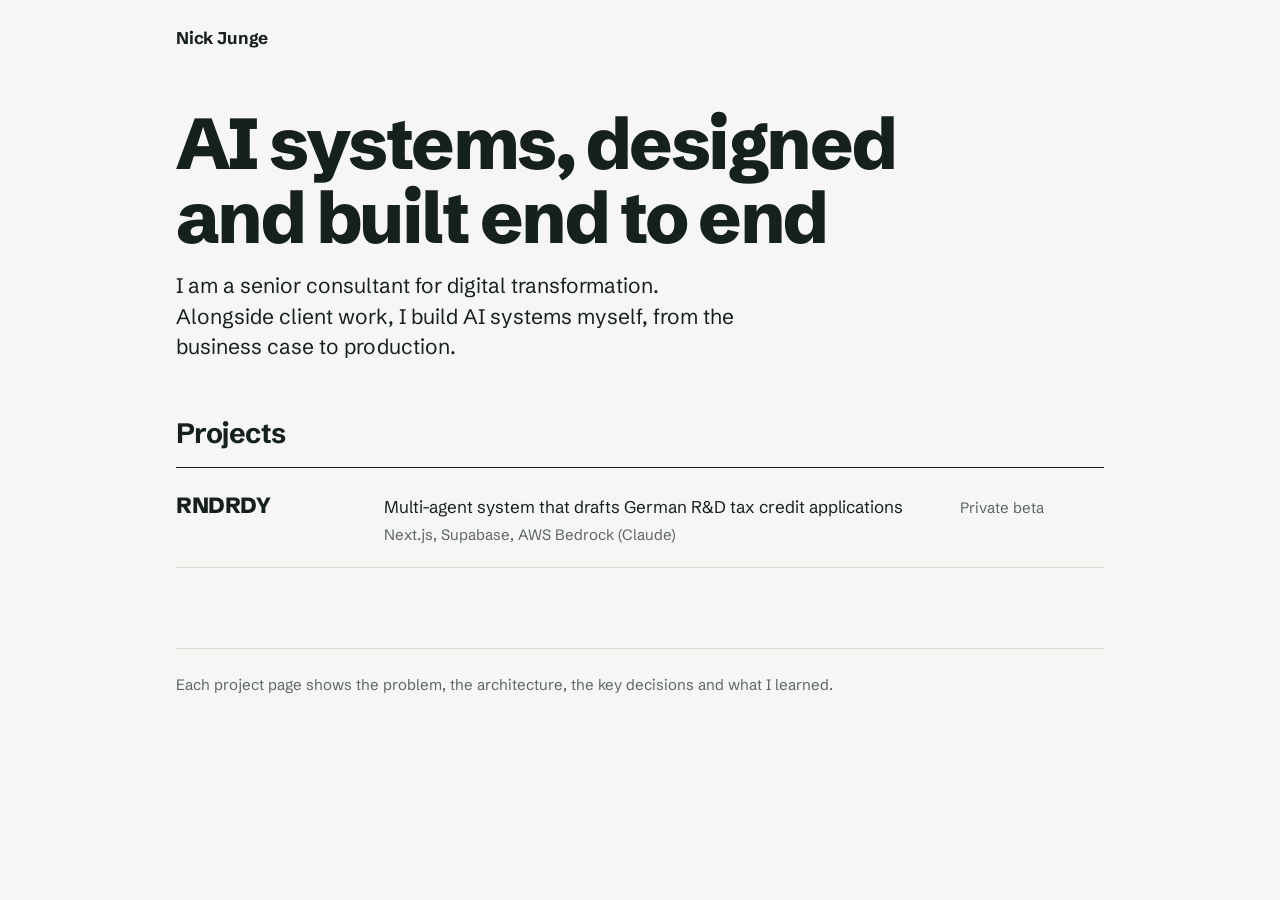
==== index.html @ 893fb249 "Add AI portfolio with RNDRDY case study Co-Authored-By: Claude Opus 5.5 <noreply@anthropic.com> Clau" ====
<!doctype html>
<html lang="en">
<head>
  <meta charset="utf-8">
  <meta name="viewport" content="width=device-width, initial-scale=1">
  <title>Nick Junge AI projects</title>
  <meta name="description" content="AI systems designed and built by Nick Junge, senior consultant for digital transformation.">
  <link rel="preconnect" href="https://fonts.googleapis.com">
  <link rel="preconnect" href="https://fonts.gstatic.com" crossorigin>
  <link href="https://fonts.googleapis.com/css2?family=Schibsted+Grotesk:wght@400;600;700;800&display=swap" rel="stylesheet">
  <link rel="stylesheet" href="assets/style.css">
</head>
<body>
<div class="wrap">

  <header class="site-head">
    <a class="home" href="index.html">Nick Junge</a>
    <nav>
      <!-- TODO: insert your LinkedIn profile URL and remove the comment markers
      <a href="https://www.linkedin.com/in/YOUR-PROFILE">LinkedIn</a>
      -->
    </nav>
  </header>

  <main>
    <h1>AI systems, designed and built end to end</h1>
    <p class="lede">I am a senior consultant for digital transformation. Alongside client work, I build AI systems myself, from the business case to production.</p>

    <h2 id="projects">Projects</h2>
    <ul class="projects">
      <li>
        <a href="projects/rndrdy.html">
          <span class="name">RNDRDY</span>
          <span class="what">Multi-agent system that drafts German R&amp;D tax credit applications<span class="stack">Next.js, Supabase, AWS Bedrock (Claude)</span></span>
          <span class="status">Private beta</span>
        </a>
      </li>
      <!-- Next project: copy projects/_template.html, then copy this block and uncomment it.
      <li>
        <a href="projects/automations.html">
          <span class="name">Personal AI automations</span>
          <span class="what">Voice memos to meeting minutes, and a daily news briefing agent<span class="stack">Stack here</span></span>
          <span class="status">In use daily</span>
        </a>
      </li>
      -->
    </ul>
  </main>

  <footer class="site-foot">
    <p>Each project page shows the problem, the architecture, the key decisions and what I learned.</p>
  </footer>

</div>
</body>
</html>
---- assets/style.css ----
/* Portfolio styles. Colors and type live in :root so every page stays consistent. */
:root {
  color-scheme: light;
  --bg: #F6F7F4;
  --paper: #FFFFFF;
  --ink: #16201C;
  --muted: #5B6660;
  --line: #D5DAD3;
  --accent: #1F5FBF;
  --accent-ink: #173F86;
  --accent-soft: #E8EEFA;
  --todo: #FFF1B8;
  --font: "Schibsted Grotesk", "Helvetica Neue", Arial, sans-serif;
  --text: 42rem;
  --wide: 62rem;
}

* { box-sizing: border-box; }

html { -webkit-text-size-adjust: 100%; }

body {
  margin: 0;
  background: var(--bg);
  color: var(--ink);
  font-family: var(--font);
  font-size: 1.0625rem;
  line-height: 1.6;
}

a { color: var(--accent); text-underline-offset: 0.2em; text-decoration-thickness: 1px; }
a:hover { color: var(--accent-ink); text-decoration-thickness: 2px; }
a:focus-visible { outline: 2px solid var(--accent); outline-offset: 3px; border-radius: 2px; }

.wrap { max-width: var(--wide); margin: 0 auto; padding: 0 1rem; }
@media (min-width: 700px) { .wrap { padding: 0 2rem; } }

/* Site header */
.site-head { display: flex; justify-content: space-between; align-items: baseline; gap: 1rem; padding: 1.5rem 0 0; }
.site-head .home { font-weight: 700; color: var(--ink); text-decoration: none; letter-spacing: -0.01em; }
.site-head nav { display: flex; gap: 1.25rem; font-size: 0.95rem; }

/* Type scale */
h1 {
  font-size: clamp(2.5rem, 7vw, 4.5rem);
  line-height: 1.02;
  letter-spacing: -0.035em;
  font-weight: 800;
  margin: 3.5rem 0 1rem;
  max-width: 16ch;
}
h2 {
  font-size: 1.75rem;
  line-height: 1.2;
  letter-spacing: -0.02em;
  font-weight: 700;
  margin: 3.5rem 0 0.75rem;
}
h3 { font-size: 1.1875rem; line-height: 1.3; font-weight: 700; margin: 2rem 0 0.35rem; }
p { margin: 0 0 1rem; }
.lede { font-size: 1.3125rem; line-height: 1.45; color: var(--ink); max-width: 36rem; margin-bottom: 2rem; }
.prose { max-width: var(--text); }
.muted { color: var(--muted); }

/* Project facts */
.facts {
  display: grid;
  grid-template-columns: repeat(auto-fit, minmax(12rem, 1fr));
  gap: 0;
  margin: 0 0 2.5rem;
  border-top: 1.5px solid var(--ink);
}
.facts div { padding: 0.75rem 1rem 0.75rem 0; border-bottom: 1px solid var(--line); }
.facts dt { font-size: 0.875rem; color: var(--muted); }
.facts dd { margin: 0.1rem 0 0; font-weight: 600; }

/* Figures: numbered, because they follow the order of the story */
figure { margin: 2rem 0 2.5rem; }
.plate {
  background: var(--paper);
  border: 1px solid var(--line);
  border-radius: 12px;
  padding: 1rem;
  overflow-x: auto;
}
.plate img { display: block; width: 100%; min-width: 720px; height: auto; }
@media (min-width: 760px) { .plate img { min-width: 0; } }
figcaption { font-size: 0.9375rem; color: var(--muted); margin-top: 0.6rem; max-width: var(--text); }
figcaption b { color: var(--ink); font-weight: 700; margin-right: 0.35em; }
.scroll-hint { display: inline; }
@media (min-width: 760px) { .scroll-hint { display: none; } }

/* Decisions */
.decisions { list-style: none; padding: 0; margin: 0; counter-reset: d; max-width: var(--text); }
.decisions li { counter-increment: d; position: relative; padding-left: 2.5rem; margin-bottom: 1.5rem; }
.decisions li::before {
  content: counter(d);
  position: absolute; left: 0; top: 0.1rem;
  width: 1.7rem; height: 1.7rem; border-radius: 50%;
  background: var(--accent-soft); color: var(--accent-ink);
  font-weight: 700; font-size: 0.9rem;
  display: grid; place-items: center;
}
.decisions h3 { margin-top: 0; }

/* Project index on the home page */
.projects { list-style: none; padding: 0; margin: 1rem 0 0; border-top: 1.5px solid var(--ink); }
.projects li { border-bottom: 1px solid var(--line); }
.projects a {
  display: grid;
  grid-template-columns: 1fr;
  gap: 0.25rem;
  padding: 1.25rem 0;
  color: var(--ink);
  text-decoration: none;
}
@media (min-width: 760px) {
  .projects a { grid-template-columns: 11rem 1fr 9rem; gap: 2rem; align-items: baseline; }
}
.projects .name { font-size: 1.375rem; font-weight: 800; letter-spacing: -0.02em; }
.projects .what { color: var(--ink); }
.projects .stack { display: block; color: var(--muted); font-size: 0.9375rem; margin-top: 0.2rem; }
.projects .status { color: var(--muted); font-size: 0.9375rem; }
.projects a:hover .name, .projects a:focus-visible .name { color: var(--accent); }

/* Placeholders that must be filled before publishing */
.todo { background: var(--todo); padding: 0.05em 0.3em; border-radius: 3px; }
.video-slot {
  border: 1.5px dashed var(--muted);
  border-radius: 12px;
  aspect-ratio: 16 / 9;
  display: grid; place-items: center;
  text-align: center; padding: 1rem;
  background: var(--paper);
}
.video { position: relative; aspect-ratio: 16 / 9; border-radius: 12px; overflow: hidden; background: var(--ink); }
.video iframe { position: absolute; inset: 0; width: 100%; height: 100%; border: 0; }

/* Footer */
.site-foot { margin: 5rem 0 0; padding: 1.5rem 0 3rem; border-top: 1px solid var(--line); color: var(--muted); font-size: 0.9375rem; }

@media (prefers-reduced-motion: reduce) { * { scroll-behavior: auto !important; } }
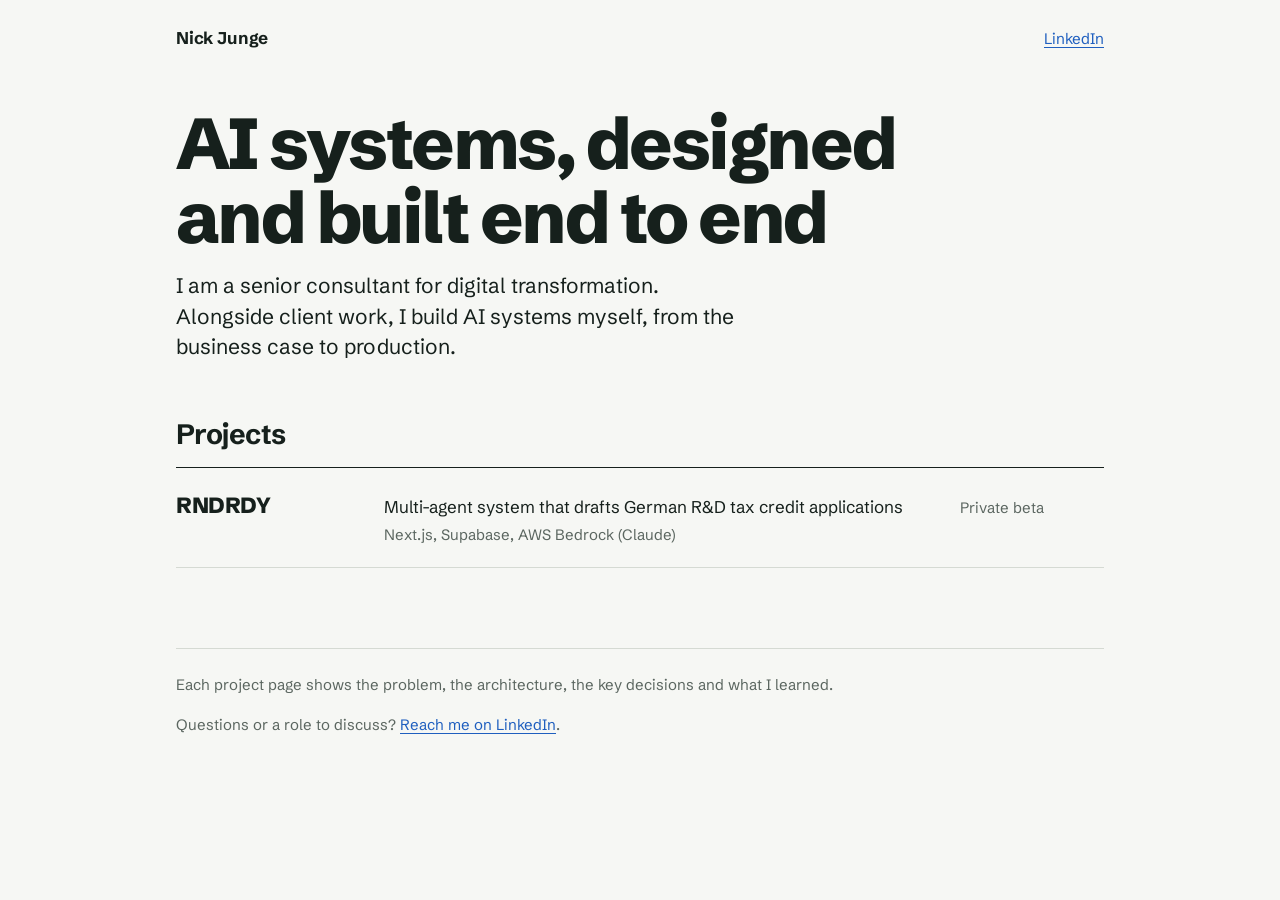
==== commit a5dc77fc: "Add LinkedIn contact links and short summary to RNDRDY case Co-Authored-By: Claude Opus 5.5 <noreply" ====
--- a/index.html
+++ b/index.html
@@ -16,9 +16,7 @@
   <header class="site-head">
     <a class="home" href="index.html">Nick Junge</a>
     <nav>
-      <!-- TODO: insert your LinkedIn profile URL and remove the comment markers
-      <a href="https://www.linkedin.com/in/YOUR-PROFILE">LinkedIn</a>
-      -->
+      <a href="https://www.linkedin.com/in/nick-junge/">LinkedIn</a>
     </nav>
   </header>
 
@@ -49,6 +47,7 @@
 
   <footer class="site-foot">
     <p>Each project page shows the problem, the architecture, the key decisions and what I learned.</p>
+    <p>Questions or a role to discuss? <a href="https://www.linkedin.com/in/nick-junge/">Reach me on LinkedIn</a>.</p>
   </footer>
 
 </div>
--- a/assets/style.css
+++ b/assets/style.css
@@ -74,6 +74,13 @@
 .facts dt { font-size: 0.875rem; color: var(--muted); }
 .facts dd { margin: 0.1rem 0 0; font-weight: 600; }
 
+/* Short summary for skimming readers */
+.summary { margin: -1rem 0 2.5rem; max-width: var(--text); }
+.summary div { display: grid; grid-template-columns: 1fr; gap: 0.1rem; padding: 0.6rem 0; }
+@media (min-width: 640px) { .summary div { grid-template-columns: 8.5rem 1fr; gap: 1.5rem; } }
+.summary dt { font-weight: 700; }
+.summary dd { margin: 0; }
+
 /* Figures: numbered, because they follow the order of the story */
 figure { margin: 2rem 0 2.5rem; }
 .plate {
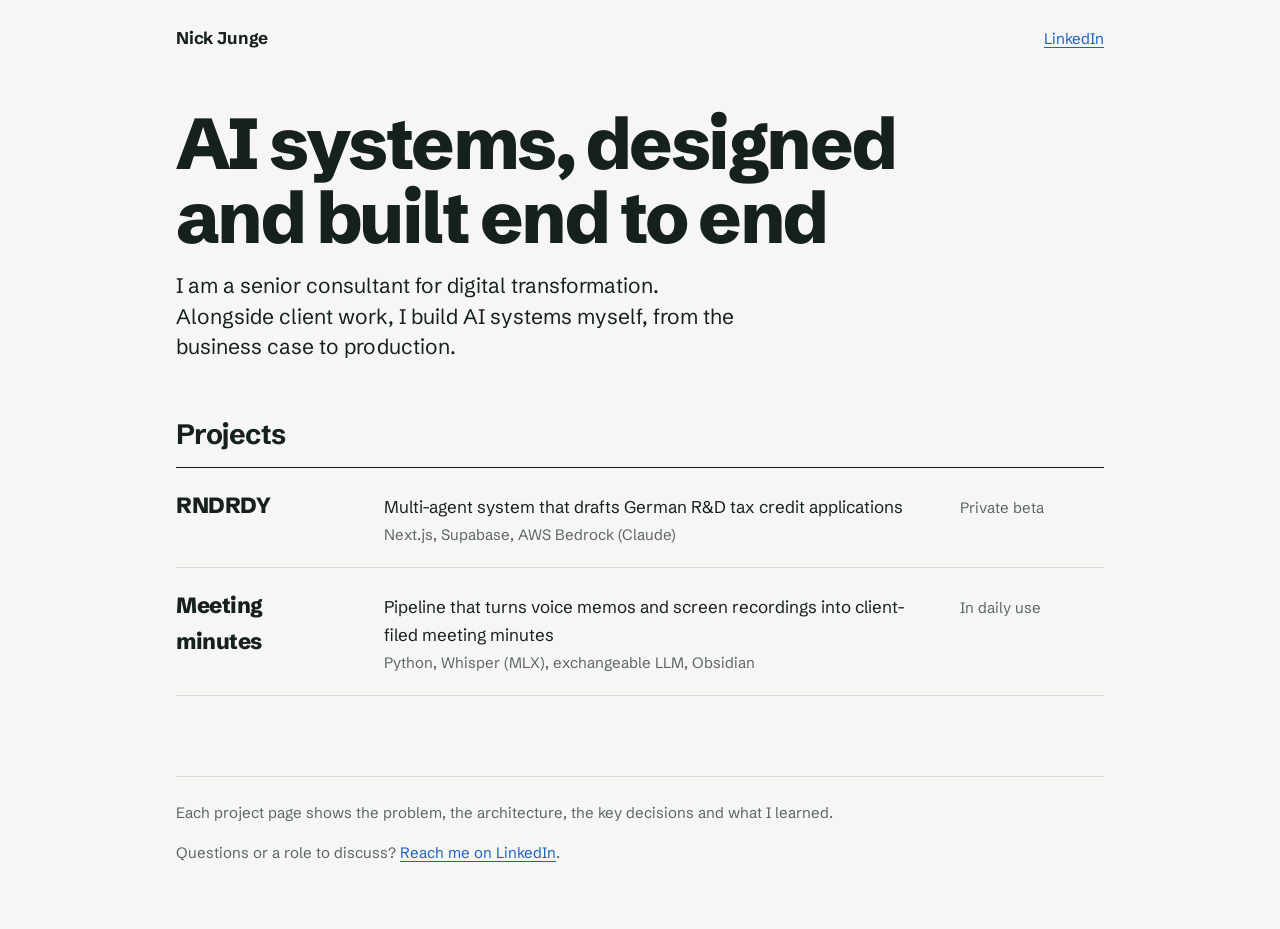
==== commit f1d49460: "Add meeting minutes pipeline case study Co-Authored-By: Claude Opus 5.5 <noreply@anthropic.com> Clau" ====
--- a/index.html
+++ b/index.html
@@ -33,11 +33,18 @@
           <span class="status">Private beta</span>
         </a>
       </li>
+      <li>
+        <a href="projects/meeting-minutes.html">
+          <span class="name">Meeting minutes</span>
+          <span class="what">Pipeline that turns voice memos and screen recordings into client-filed meeting minutes<span class="stack">Python, Whisper (MLX), exchangeable LLM, Obsidian</span></span>
+          <span class="status">In daily use</span>
+        </a>
+      </li>
       <!-- Next project: copy projects/_template.html, then copy this block and uncomment it.
       <li>
-        <a href="projects/automations.html">
-          <span class="name">Personal AI automations</span>
-          <span class="what">Voice memos to meeting minutes, and a daily news briefing agent<span class="stack">Stack here</span></span>
+        <a href="projects/news-agent.html">
+          <span class="name">News agent</span>
+          <span class="what">Daily news briefing agent<span class="stack">Stack here</span></span>
           <span class="status">In use daily</span>
         </a>
       </li>
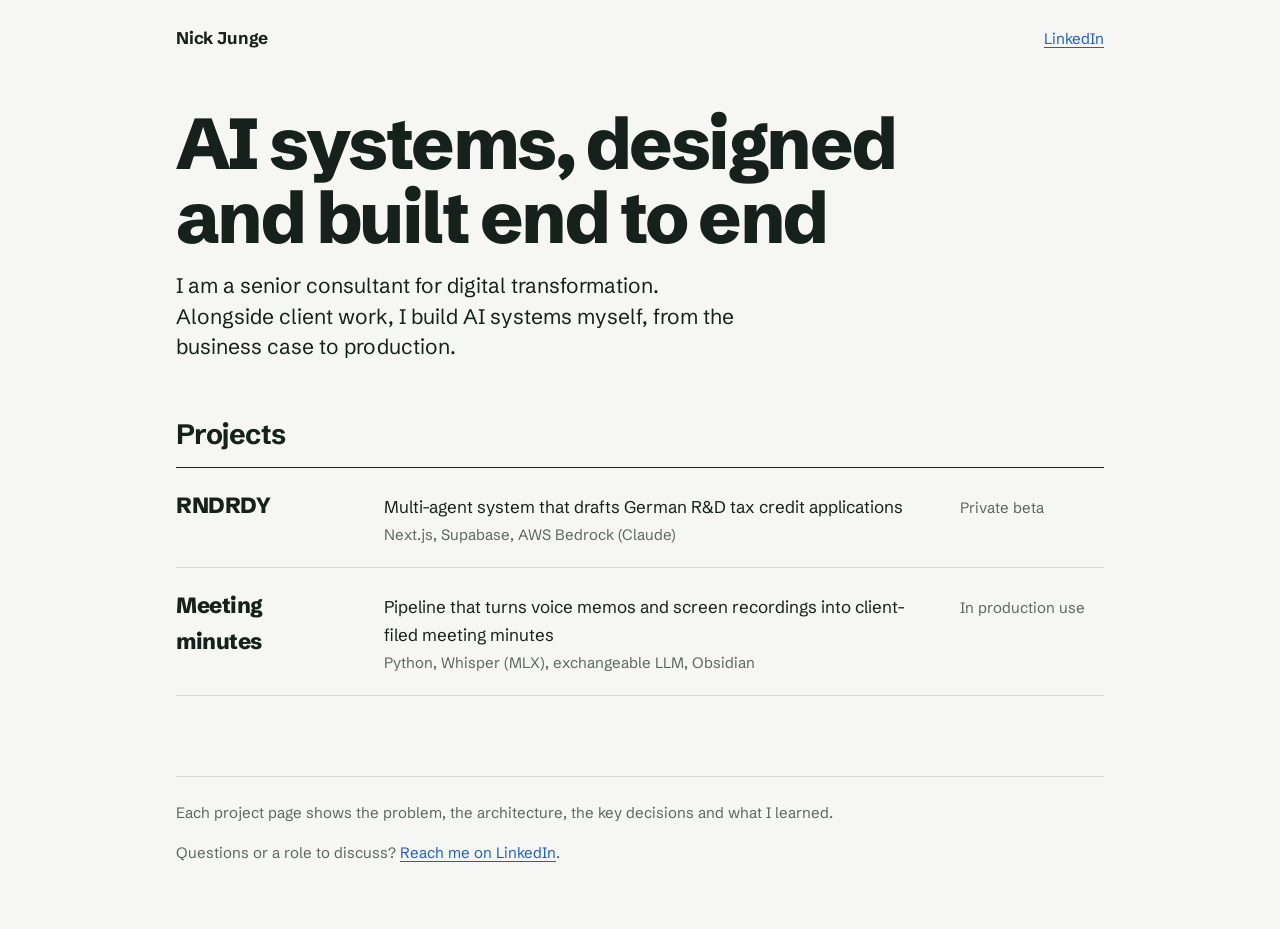
==== commit 12b9c342: "Meeting minutes: production use, exact figures in key points Co-Authored-By: Claude Opus 5.5 <norepl" ====
--- a/index.html
+++ b/index.html
@@ -37,7 +37,7 @@
         <a href="projects/meeting-minutes.html">
           <span class="name">Meeting minutes</span>
           <span class="what">Pipeline that turns voice memos and screen recordings into client-filed meeting minutes<span class="stack">Python, Whisper (MLX), exchangeable LLM, Obsidian</span></span>
-          <span class="status">In daily use</span>
+          <span class="status">In production use</span>
         </a>
       </li>
       <!-- Next project: copy projects/_template.html, then copy this block and uncomment it.
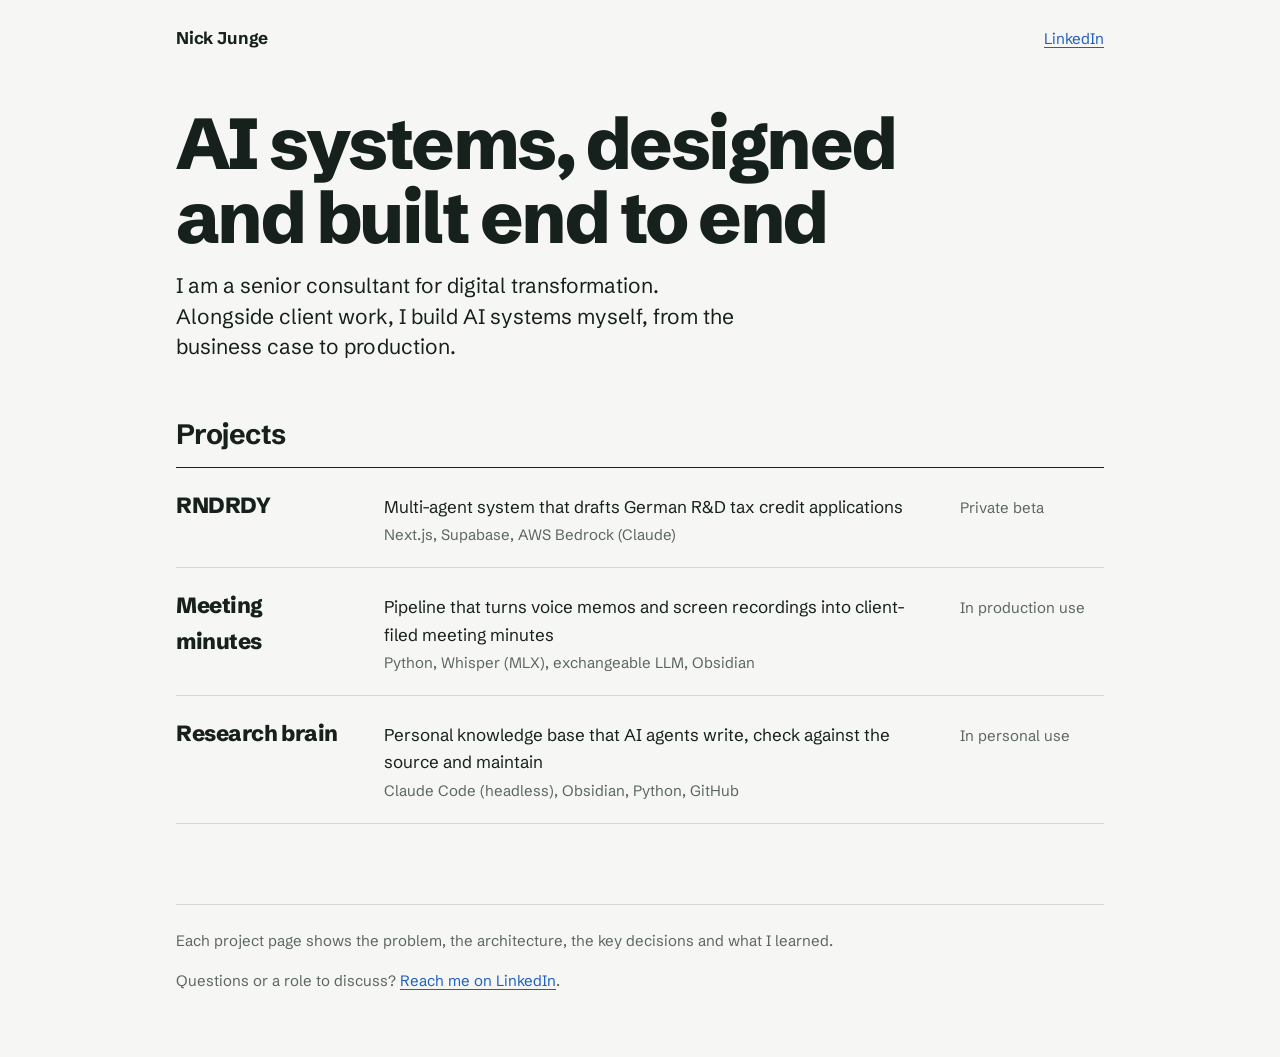
==== commit de147056: "Add research brain project page Co-Authored-By: Claude Opus 5.5 <noreply@anthropic.com> Claude-Sessi" ====
--- a/index.html
+++ b/index.html
@@ -40,6 +40,13 @@
           <span class="status">In production use</span>
         </a>
       </li>
+      <li>
+        <a href="projects/research-brain.html">
+          <span class="name">Research brain</span>
+          <span class="what">Personal knowledge base that AI agents write, check against the source and maintain<span class="stack">Claude Code (headless), Obsidian, Python, GitHub</span></span>
+          <span class="status">In personal use</span>
+        </a>
+      </li>
       <!-- Next project: copy projects/_template.html, then copy this block and uncomment it.
       <li>
         <a href="projects/news-agent.html">
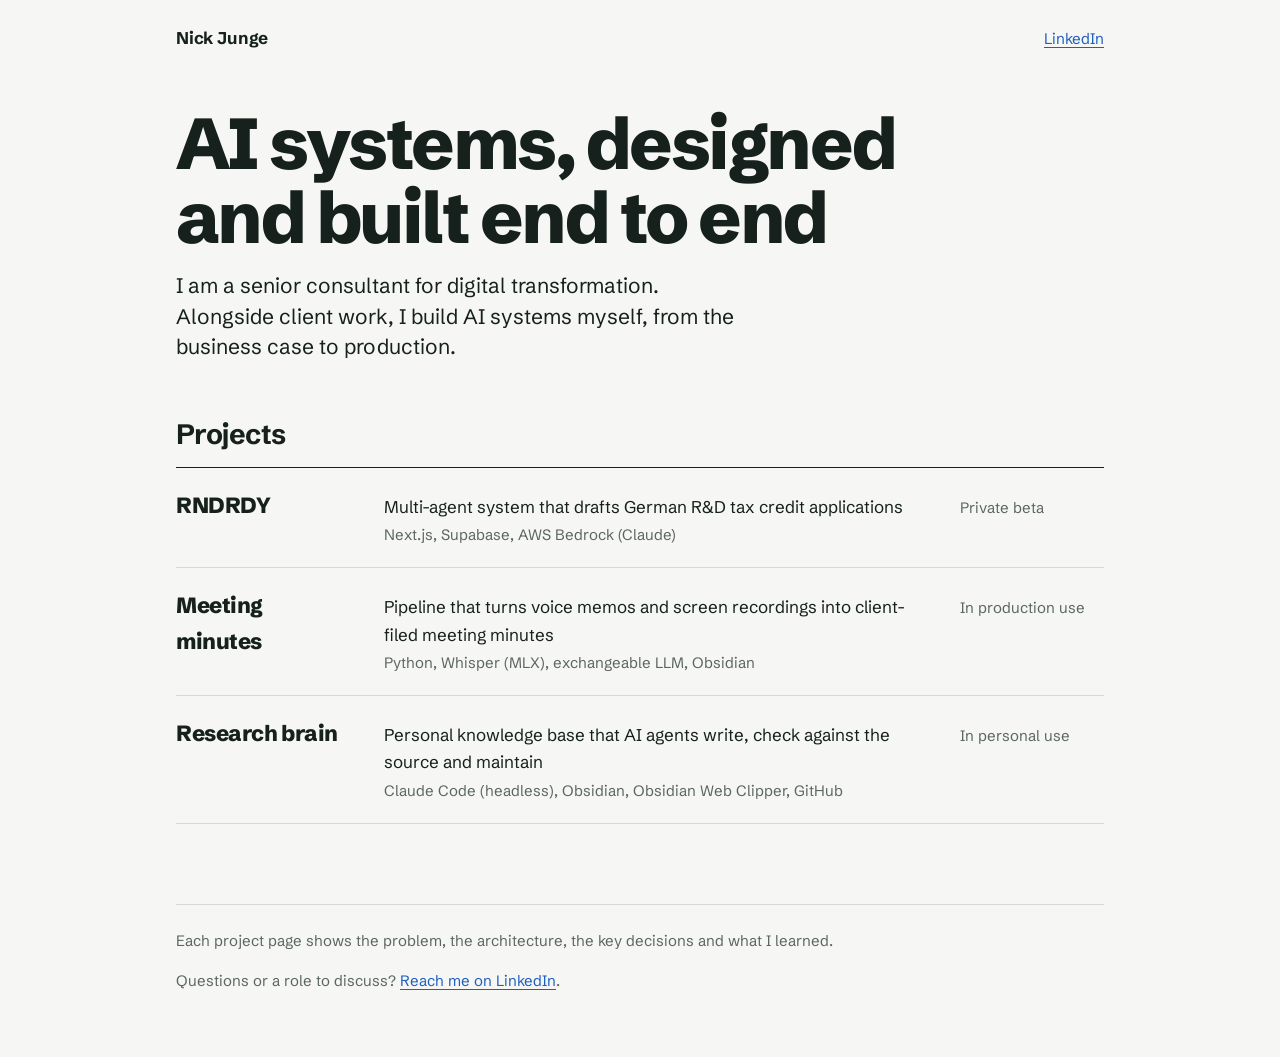
==== commit befde628: "Research brain: name Obsidian Web Clipper as entry point Co-Authored-By: Claude Opus 5.5 <noreply@an" ====
--- a/index.html
+++ b/index.html
@@ -43,7 +43,7 @@
       <li>
         <a href="projects/research-brain.html">
           <span class="name">Research brain</span>
-          <span class="what">Personal knowledge base that AI agents write, check against the source and maintain<span class="stack">Claude Code (headless), Obsidian, Python, GitHub</span></span>
+          <span class="what">Personal knowledge base that AI agents write, check against the source and maintain<span class="stack">Claude Code (headless), Obsidian, Obsidian Web Clipper, GitHub</span></span>
           <span class="status">In personal use</span>
         </a>
       </li>
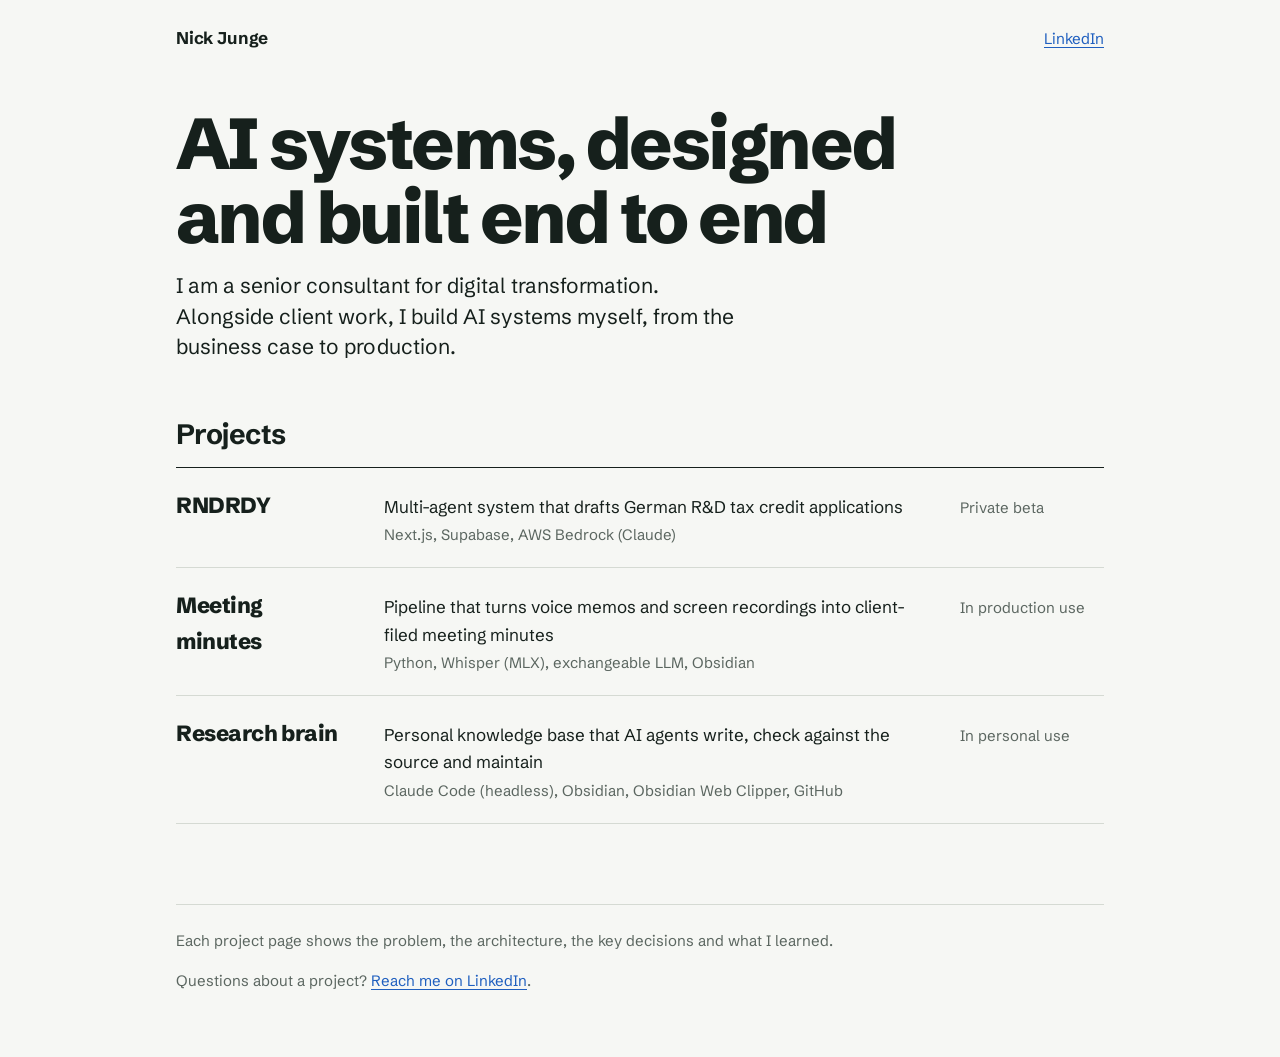
==== commit e352b39d: "Footer: remove role remark Co-Authored-By: Claude Opus 5.5 <noreply@anthropic.com> Claude-Session: h" ====
--- a/index.html
+++ b/index.html
@@ -61,7 +61,7 @@
 
   <footer class="site-foot">
     <p>Each project page shows the problem, the architecture, the key decisions and what I learned.</p>
-    <p>Questions or a role to discuss? <a href="https://www.linkedin.com/in/nick-junge/">Reach me on LinkedIn</a>.</p>
+    <p>Questions about a project? <a href="https://www.linkedin.com/in/nick-junge/">Reach me on LinkedIn</a>.</p>
   </footer>
 
 </div>
